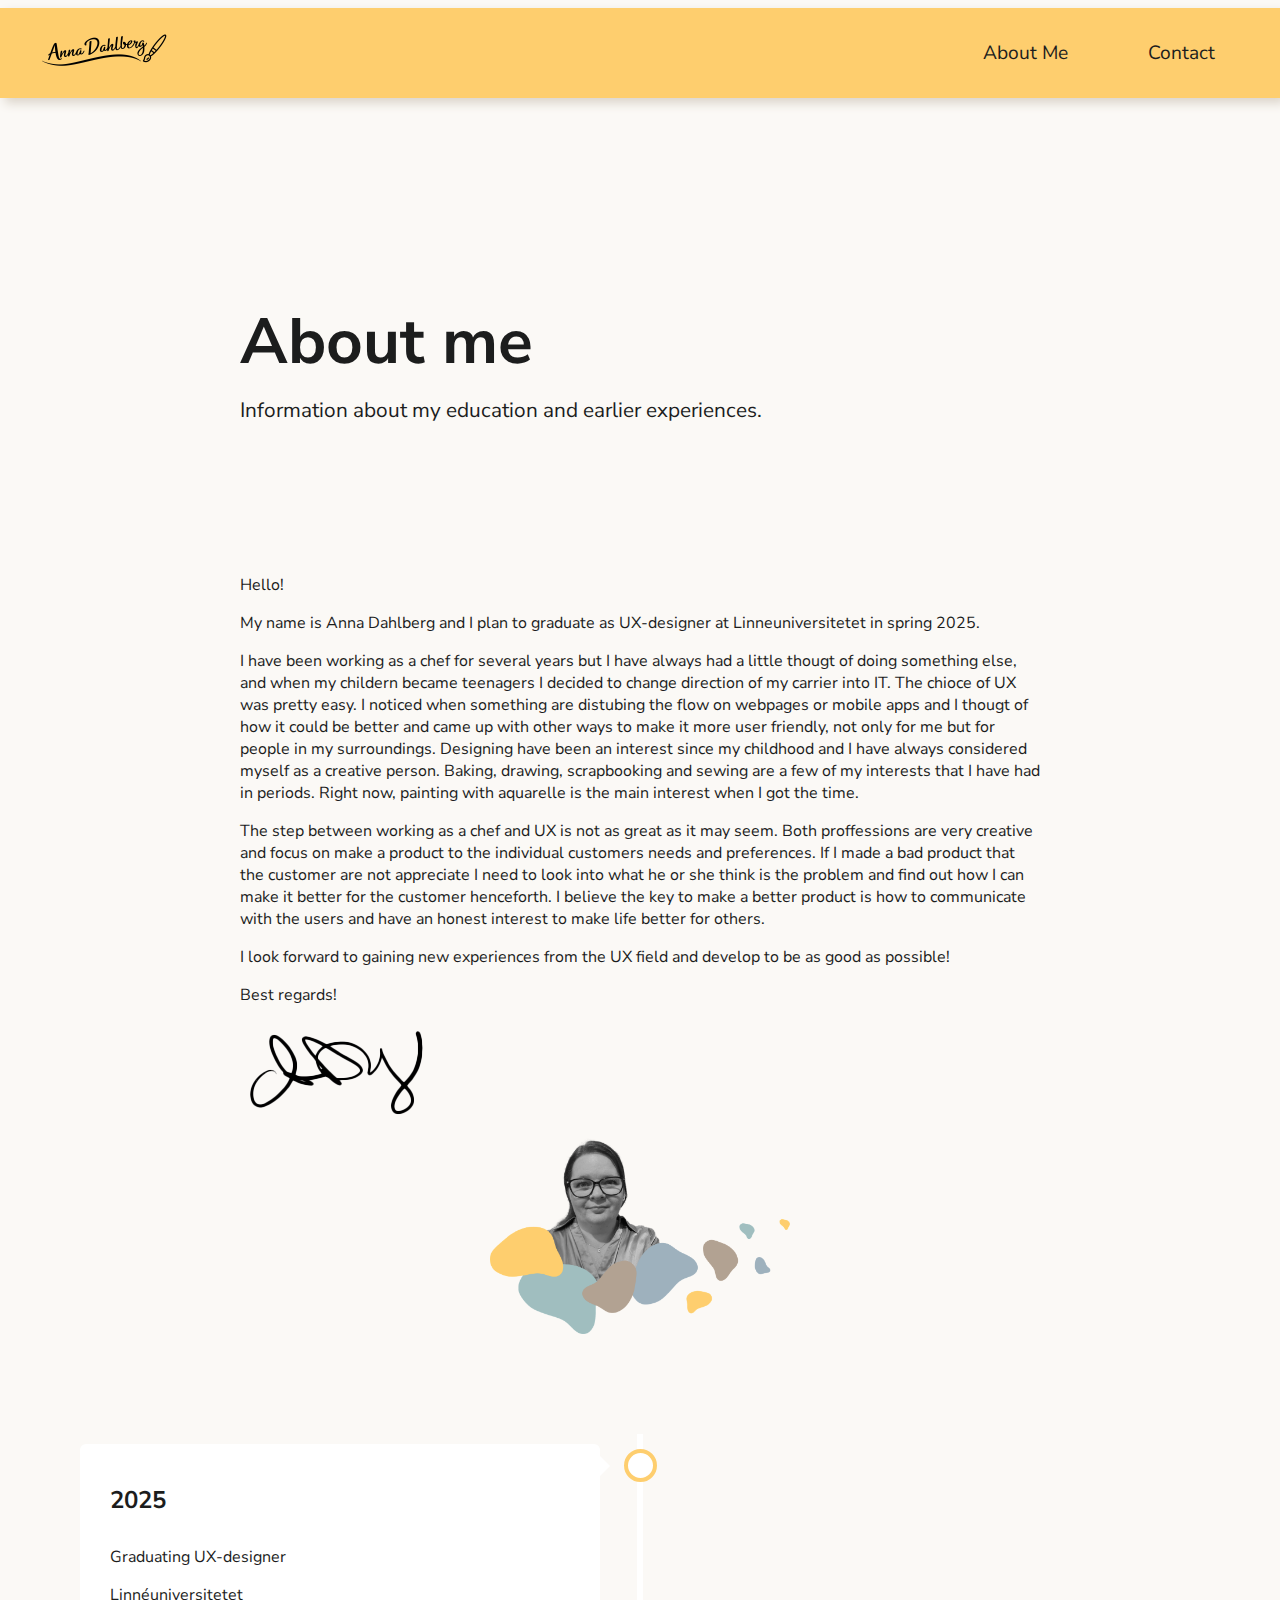
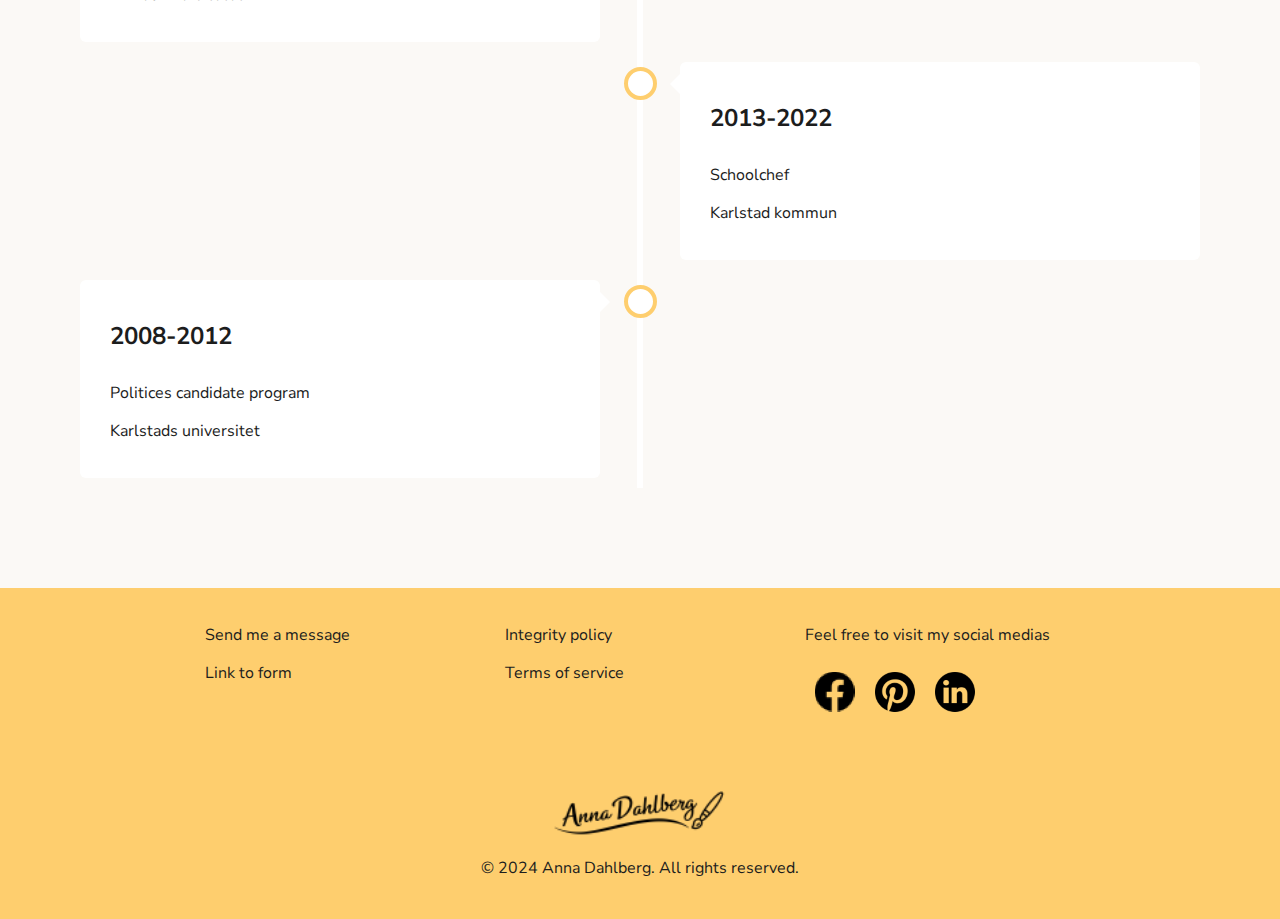
==== aboutme.html @ a461c129 "initial commit" ====
<!DOCTYPE html>
<html lang="en">

<head>
    <meta charset="UTF-8">
    <meta name="viewport" content="width=device-width, initial-scale=1.0">
    <link rel="stylesheet" href="/CSS/style.css">
    <title>Portfolio - Anna Dahlberg</title>
    <link rel="icon" href="img/icon brusch.jpg" type="image/x-icon">

</head>

<body>
    <nav class="navigering">
        <a href="index.html" class="logo"><img src="img/logotyp.png" alt="Logotype for Anna Dahlberg"></a>
        <!-- Checkbox för att hantera hamburgermenyn -->
        <input type="checkbox" id="menu-toggle" class="menu-toggle">
        <!-- Label som fungerar som hamburgermeny -->
        <label for="menu-toggle" class="hamburger"><img src="img/hamburger.png" alt="A hamburgericon"></label>
        
        <!-- Menyn -->
        <div class="menu">
            <a href="aboutme.html">About Me</a>
            <a href="contact.html">Contact</a>
        </div>
    </nav>

   
    <h1 id="intro">About me</h1>
    <p  id="introtext">Information about my education and earlier experiences.</p>

    <div class="block">

      <p>Hello!</p>
      <p>My name is Anna Dahlberg and I plan to graduate as UX-designer at Linneuniversitetet in spring 2025.</p>
      <p>I have been working as a chef for several years but I have always had a little thougt of doing something else, and when my childern became teenagers I decided to change direction of my carrier into IT. The chioce of UX was pretty easy. I noticed when something are distubing the flow on webpages or mobile apps and I thougt of how it could be better and came up with other ways to make it more user friendly, not only for me but for people in my surroundings. Designing have been an interest since my childhood and I have always considered myself as a creative person. Baking, drawing, scrapbooking and sewing are a few of my interests that I have had in periods. Right now, painting with aquarelle is the main interest when I got the time. </p>
      <p>The step between working as a chef and UX is not as great as it may seem. Both proffessions are very creative and focus on make a product to the individual customers needs and preferences. If I made a bad product that the customer are not appreciate I need to look into what he or she think is the problem and find out how I can make it better for the customer henceforth. I believe the key to make a better product is how to communicate with the users and have an honest interest to make life better for others.</p>
      <p>I look forward to gaining new experiences from the UX field and develop to be as good as possible!</p>
      <p>Best regards!</p>
      <img src="img/underskrift.png" alt="Annas sign">
      <img src="img/anna.png" alt="A picture of Anna" id="imganna">

    </div>

    <div class="timeline">
        <div class="container left">
          <div class="content">
            <h2>2025</h2>
            <p>Graduating UX-designer</p>
            <p>Linnéuniversitetet</p>
          </div>
        </div>
        <div class="container right">
          <div class="content">
            <h2>2013-2022</h2>
            <p>Schoolchef</p>
            <p>Karlstad kommun</p>
          </div>
        </div>
        <div class="container left">
          <div class="content">
            <h2>2008-2012</h2>
            <p>Politices candidate program</p>
            <p>Karlstads universitet</p>
          </div>
        </div>
      </div>
</body>
      <footer class="footer">

        <table class="footertable">
            <tr>
                <td class="cell">
                    <p>Send me a message</p>
                    <p>Link to form</p>
                </td>
                <td class="cell">
                    <p>Integrity policy</p>
                    <p>Terms of service</p>
                </td>
                <td class="cell">
                    <p>Feel free to visit my social medias</p>
                    <div class="socialmediaicons">
                        <a href="https://facebook.com" target="_blank"><img src="img/facebookicon.png" alt="Logotyp Facebook">
                        </a>
                        <a href="https://www.pinterest.com/" target="_blank"><img src="img/pinteresticon.png" alt="Logotyp Pinterest">
                        </a>
                        <a href="https://www.linkedin.com/" target="_blank"><img src="img/linkedinicon.png" alt="Logotyp Linkedin">
                        </a>
                    </div>
                </td>
            </tr> 
        </table>
            <a href="/index.html"><img src="img/logotyp.png" alt="Logotyp Anna Dahlberg" id="Logotypefooter"></a>
            <p id="textfooter"> &copy; 2024 Anna Dahlberg. All rights reserved.</p>
      </footer>
    </body>
  
  </html>
---- CSS/style.css ----
@charset "utf-8";

@import url('https://fonts.googleapis.com/css2?family=Nunito+Sans:ital,opsz,wght@0,6..12,200..1000;1,6..12,200..1000&display=swap');

html {
  font-family: 'Nunito sans', sans-serif;
  color: #1c1d1d;
  height: 100%;
  font-size: 16px;
}

body {
  height: 100%;
  margin-left: auto;
  margin-right: auto;
  margin-bottom: 0;
  background-color: #fbf9f6;

}

table {
  width: 100%;
  margin-bottom: 50px;
  border-collapse: collapse;
}

h1 {
  font-size: 2rem;
  margin-bottom: 30px;
  margin-right: auto;
  margin-left: auto;

}

h2 {
  font-size: x-large;
  margin-bottom: 30px;
}

p {
  font-size: 16px;
  margin-left: auto;
  margin-right: auto;

}




/*Textinnehåll på alla sidor*/
#intro {
  margin-top: 200px;
  margin-left: auto;
  margin-right: auto;
  margin-bottom: 10px;
  display: block;
  font-size: 4rem;
  width: 800px;
  position: left;
}

#introtext {
  margin-top: 10px;
  margin-left: auto;
  margin-right: auto;
  margin-bottom: 150px;
  display: block;
  font-size: 1.3rem;
  width: 800px;
  position: left;

}

.projectBlock {
  display: flex;
  flex-direction: row;
  max-width: 800px;
  margin-left: auto;
  margin-right: auto;
  
}

* {
  box-sizing: border-box;
}


td {
  max-width: 100%;
  text-align: left;
  padding: 20px;
  font-size: 1rem;
  margin-left: auto;
  margin-right: auto;
}

.h2project {
  text-align: center;
  margin-bottom: 50px;
}

.project1 {
  background-color: #b8d1d2;
  border-radius: 15px;
  display: flex;
  flex-direction: column;
  align-items: center;
  padding: 40px;
  margin-bottom: 50px;
  text-align: center;
  box-shadow: 5px 5px 10px rgba(218, 211, 201);
}

.project2 {
  background-color: #bac9d3;
  border-radius: 15px;
  display: flex;
  flex-direction: column;
  padding: 40px;
  align-items: center;
  text-align: center;
  box-shadow: 5px 5px 10px rgba(218, 211, 201);
}

.bilderprojekt {
  display: flex;
  max-width: 100%;
  padding-bottom: 30px;
}

.button1 {
  font-family: 'Nunito sans', sans-serif;
  font-weight: bold;
  font-size: large;
  background-color: white;
  color: #1c1d1d;
  border: 2px solid #fece6e;
  border-radius: 15px;
  white-space: nowrap;
  padding: 15px 30px;
  transition-duration: 0.5s ease-in-out;

}

.button1:hover {
  background-color: #fece6e;
  color: #1c1d1d;
}

footer {
  background-color: #fece6e;
  padding-top: 5px;
  margin-top: 100px;
}

.footertable {
  max-width: 900px;
  border-collapse: collapse;
  margin-left: auto;
  margin-right: auto;
  vertical-align: top;
  margin-bottom: 0%;
  width: 100%;
  table-layout: fixed;
}

.cell {
  padding: 15px;
  vertical-align: top;
  text-align: left;


}


.socialmediaicons {
  display: flex;
  gap: 20px;
  padding: 10px;
  
}

.socialmediaicons a {
  display: inline-block;

}

.socialmediaicons img {
  width: 40px;
  height: 40px;  
}

.socialmediaicons img:hover {
  transform: scale(1.1);
}

#Logotypefooter {
  display: flex;
  width: 190px;
  margin-left: auto;
  margin-right: auto;
  padding-top: 40px;
}

#textfooter{
  text-align: center;
  padding-bottom: 40px;
}

/*Sidan för formulär. */
.form {
  display: flex;
  padding-left: 100px;
  padding-right: 100px;
  border-radius: 15px;
  max-width: 800px;
  width: 100%;
  margin-left: auto;
  margin-right: auto;
}

.textfield {
  display: flex;
  gap: 20px;
  margin-bottom: 20px;
}

.mailfield {
  display: flex;
  gap: 20px;
  margin-bottom: 20px;
}


.field textarea {
  width: 100%;
  margin-left: auto;
  margin-right: auto;
  padding: 12px;
  border: 1px solid black;
  border-radius: 4px;
  font-size: 1rem;
}

textarea {
  resize: vertical;
}

/*Informationssida om mig. */
.block {
  display: block;
  max-width: 800px;
  margin-left: auto;
  margin-right: auto;

}

#imganna {
  margin-top: 10px;
  margin-bottom: 100px;
  margin-left: auto;
  margin-right: auto;
  display: flex;
  border-radius: 15px;
  width: 300px;
}

.timeline {
  position: relative;
  max-width: 1200px;
  margin: 0 auto;
}

.timeline::after {
  content: '';
  position: absolute;
  width: 6px;
  background-color: white;
  top: 0;
  bottom: 0;
  left: 50%;
  margin-left: -3px;
}



.container {
  padding: 10px 40px;
  position: relative;
  background-color: inherit;
  width: 50%;
}

.container::after {
  content: '';
  position: absolute;
  width: 25px;
  height: 25px;
  right: -17px;
  background-color: white;
  border: 4px solid #fece6e;
  top: 15px;
  border-radius: 50%;
  z-index: 1;
}

.left {
  left: 0;
}

.right {
  left: 50%;
}

.left::before {
  content: " ";
  height: 0;
  position: absolute;
  top: 22px;
  width: 0;
  z-index: 1;
  right: 30px;
  border: medium solid white;
  border-width: 10px 0 10px 10px;
  border-color: transparent transparent transparent white;
}

.right::before {
  content: " ";
  height: 0;
  position: absolute;
  top: 22px;
  width: 0;
  z-index: 1;
  left: 30px;
  border: medium solid white;
  border-width: 10px 10px 10px 0;
  border-color: transparent white transparent transparent;
}

.right::after {
  left: -16px;
}

.content {
  padding: 20px 30px;
  background-color: white;
  position: relative;
  border-radius: 6px;
}

















































 
.navigering {
  display: flex;
  justify-content: space-between;
  align-items: center;
  padding: 10px 20px;
  background-color: #fece6e;
  color: #1c1d1d;
  box-shadow: 5px 5px 10px rgba(218, 211, 201);
}

.navigering a {
  color: #1c1d1d;
  text-decoration: none;
  padding: 10px 15px;
  font-size: 1.2rem;
  margin-right: 30px;
}

.navigering a:hover {
    background-color: #ffde9b;
    border-radius: 7px;
  font-weight: 700;
}

/* Logotyp på vänster sida */
.logo {
  font-weight: bold;
  font-size: 20px;
}

/* Menyn på stora skärmar */
.menu {
  display: flex;
  
}

.menu a {
  margin-left: 20px;
}



/* Hamburgermenyn (gömd på stora skärmar) */
.hamburger {
  display: none;
  font-size: 30px;
  cursor: pointer;
}

/* Göm checkboxen (den används bara för att hantera menyn) */
.menu-toggle {
  display: none;
}







@media (max-width: 768px) {

  header {
    align-items: center;
    justify-content: center;
    padding-bottom: 20px;
  }


  h1 {
    font-size: 2rem;
    margin-bottom: 30px;
    margin-right: auto;
    margin-left: auto;
    padding-left: 10px;
    padding-right: 10px;
  }

  #intro {
    margin-top: 40px;
    font-size: 1.7rem;
    display: flex;
  }


  .h2project{
    font-size: 1.1rem;
  }

  #introtext {
    margin-bottom: 70px;
    font-size: 1.1rem;
    position: left;
    padding-left: 10px;
    padding-right: 10px;
    display: flex;
    width: auto;
  }

p{
  margin-left: 10px;
  margin-right: 10px;
}

  .projectBlock {

    margin-left: 10px;
    margin-right: 10px;

  }

  .button1 {
    font-family: 'Nunito sans', sans-serif;
    font-weight: 650;
    font-size: medium;
    background-color: white;
    color: #1c1d1d;
    border: 2px solid #fece6e;
    border-radius: 15px;
    white-space: nowrap;
    padding: 15px 30px;
    transition-duration: 0.5s ease-in-out;
margin-top: 30px;
  }

  .project1 {
   padding: 20px;
  }
  
  .project2 {
    padding: 20px;
  }

 /* Place the timelime to the left */
 .timeline::after {
  left: 31px;
}

/* Full-width containers */
.container {
  width: 100%;
  padding-left: 70px;
  padding-right: 25px;
}

/* Make sure that all arrows are pointing leftwards */
.container::before {
  left: 60px;
  border: medium solid white;
  border-width: 10px 10px 10px 0;
  border-color: transparent white transparent transparent;
}

/* Make sure all circles are at the same spot */
.left::after, .right::after {
  left: 15px;
}

/* Make all right containers behave like the left ones */
.right {
  left: 0%;
}


  /* Menyn (länkar) är gömd som standard */
  .menu {
      display: none;
      flex-direction: column;
      background-color: white;
      position: absolute;
      top: 50px;
      right: 0;
      width: 100%;
      z-index: 1;
      margin-top: 40px;
      box-shadow: 5px 5px 10px rgba(218, 211, 201);
  }

  /* När checkboxen är markerad, visa menyn */
  .menu-toggle:checked + .hamburger + .menu {
      display: flex;
  }

  /* Länkarna i menyn på små skärmar */
  .menu a {
      padding: 15px;
      text-align: center;
      border-bottom: 1px solid #444;
      height: 60px;
  }

  .form {
    padding-left: 20px;
    padding-right: 20px;
  }
 

  /* Hamburgermeny syns på små skärmar */
  .hamburger {
      display: block;
  }
  


  .footertable {
    display: flex;
    flex-direction: column; /* Stapla innehållet vertikalt lägg till kunna hovra och få fram pekande hand*/
    align-items: center;
    
  }

  .cell{
    display: block; /* Varje cell blir en rad */
        width: 100%; /* Full bredd för varje cell */
        padding: 10px;
        text-align: center; 
        cursor: pointer;
        
  }

  .socialmediaicons{
    display: flex;
   justify-content: center;
  }



}
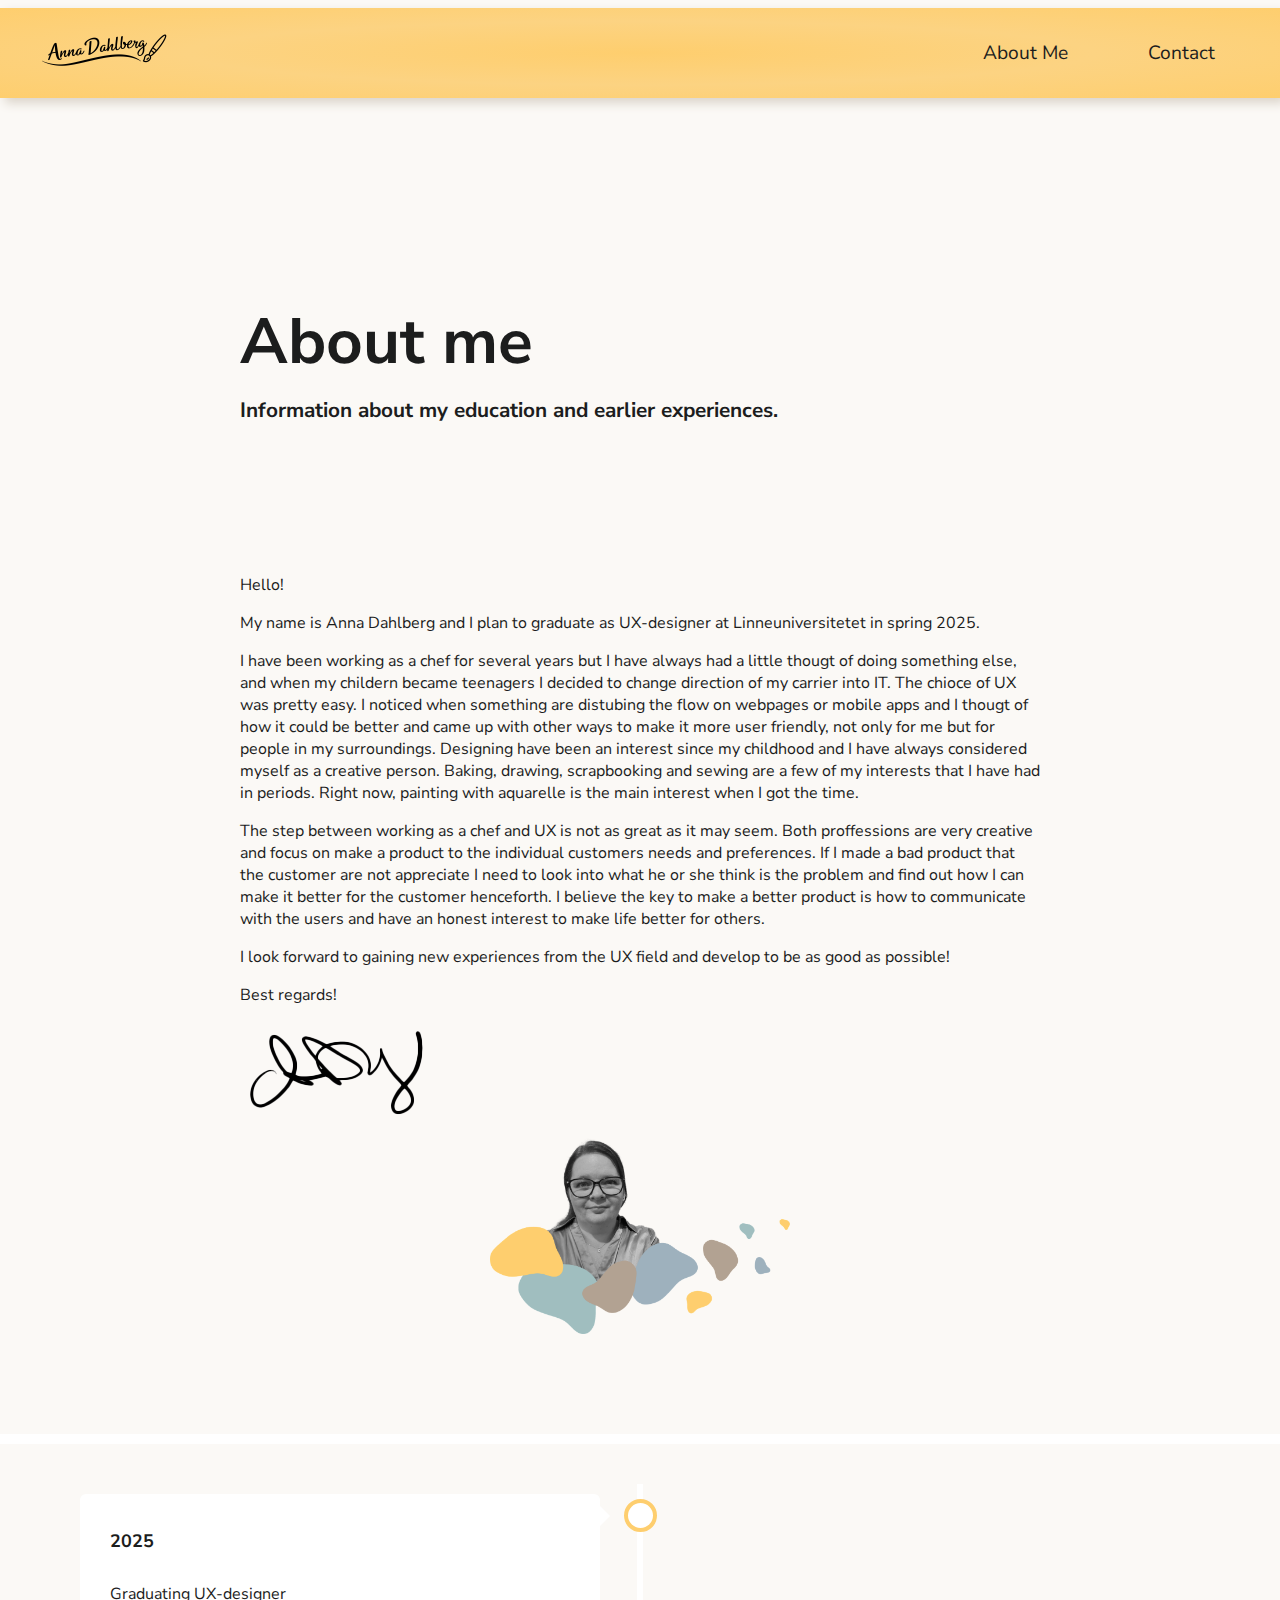
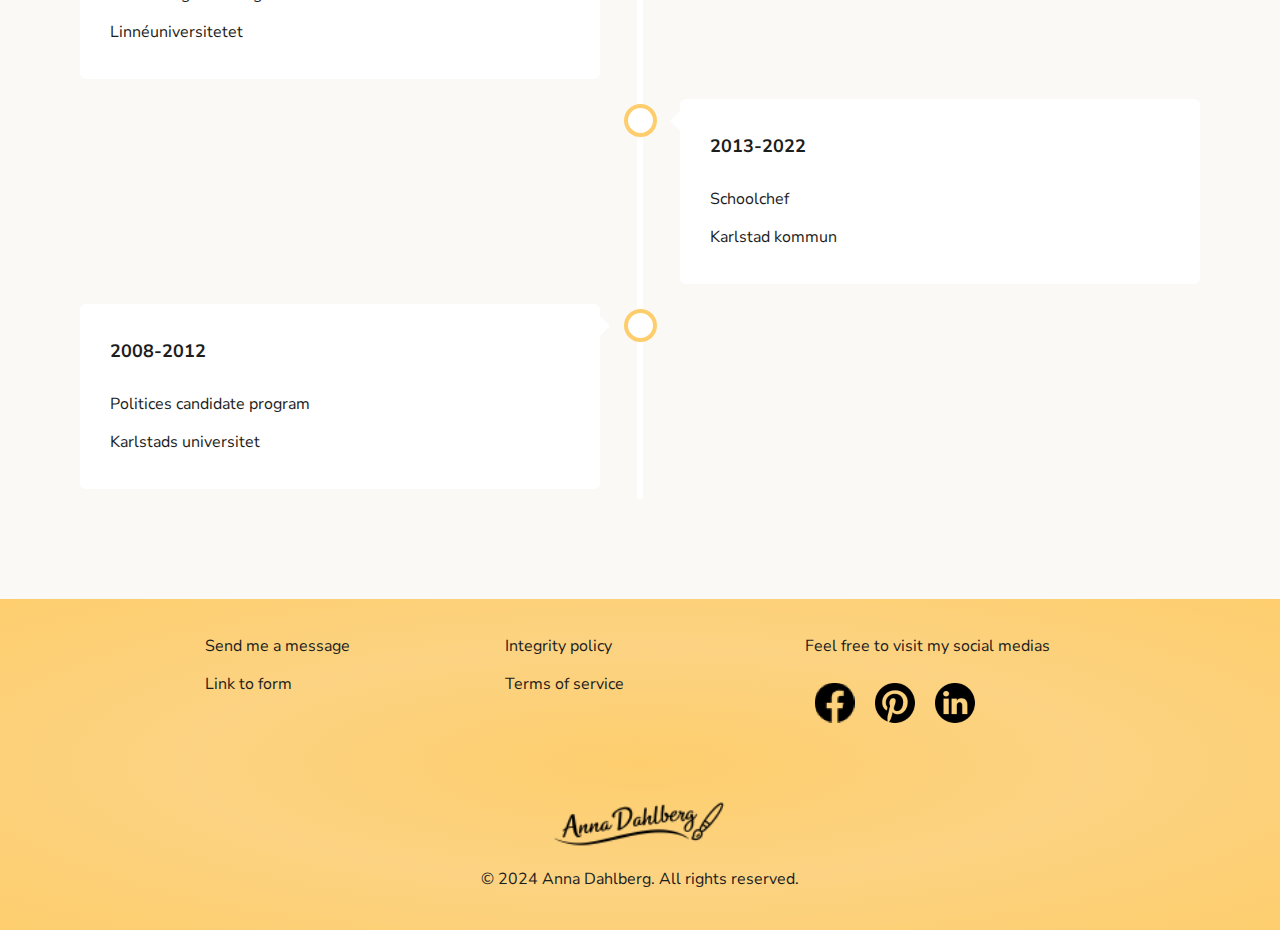
==== commit 7fbe6362: "third commit" ====
--- a/aboutme.html
+++ b/aboutme.html
@@ -6,7 +6,7 @@
     <meta name="viewport" content="width=device-width, initial-scale=1.0">
     <link rel="stylesheet" href="/CSS/style.css">
     <title>Portfolio - Anna Dahlberg</title>
-    <link rel="icon" href="img/icon brusch.jpg" type="image/x-icon">
+    <link rel="icon" href="img/icon_brusch.jpg" type="image/x-icon">
 
 </head>
 
@@ -27,10 +27,11 @@
 
    
     <h1 id="intro">About me</h1>
-    <p  id="introtext">Information about my education and earlier experiences.</p>
+    <h2  id="introtext">Information about my education and earlier experiences.</h2>
+
+    
 
     <div class="block">
-
       <p>Hello!</p>
       <p>My name is Anna Dahlberg and I plan to graduate as UX-designer at Linneuniversitetet in spring 2025.</p>
       <p>I have been working as a chef for several years but I have always had a little thougt of doing something else, and when my childern became teenagers I decided to change direction of my carrier into IT. The chioce of UX was pretty easy. I noticed when something are distubing the flow on webpages or mobile apps and I thougt of how it could be better and came up with other ways to make it more user friendly, not only for me but for people in my surroundings. Designing have been an interest since my childhood and I have always considered myself as a creative person. Baking, drawing, scrapbooking and sewing are a few of my interests that I have had in periods. Right now, painting with aquarelle is the main interest when I got the time. </p>
@@ -41,7 +42,7 @@
       <img src="img/anna.png" alt="A picture of Anna" id="imganna">
 
     </div>
-
+  <div id="animation"></div>
     <div class="timeline">
         <div class="container left">
           <div class="content">
@@ -65,7 +66,7 @@
           </div>
         </div>
       </div>
-</body>
+
       <footer class="footer">
 
         <table class="footertable">
--- a/CSS/style.css
+++ b/CSS/style.css
@@ -33,7 +33,7 @@
 }
 
 h2 {
-  font-size: x-large;
+  font-size: large;
   margin-bottom: 30px;
 }
 
@@ -44,7 +44,63 @@
 
 }
 
-
+input:focus {
+  background-color: #fffdf6;
+}
+
+.navigering {
+  display: flex;
+  justify-content: space-between;
+  align-items: center;
+  padding: 10px 20px;
+  background-image: radial-gradient(#fece6e, #fcd382, #fece6e);
+  color: #1c1d1d;
+  box-shadow: 5px 5px 10px rgba(218, 211, 201);
+}
+
+.navigering a {
+  color: #1c1d1d;
+  text-decoration: none;
+  padding: 10px 15px;
+  font-size: 1.2rem;
+  margin-right: 30px;
+}
+
+.navigering a:hover {
+  background-color: #ffde9b;
+  border-radius: 7px;
+  font-weight: 700;
+}
+
+/* Logotyp på vänster sida */
+.logo {
+  font-weight: bold;
+  font-size: 20px;
+}
+
+/* Menyn på stora skärmar */
+.menu {
+  display: flex;
+
+}
+
+.menu a {
+  margin-left: 20px;
+}
+
+
+
+/* Hamburgermenyn (gömd på stora skärmar) */
+.hamburger {
+  display: none;
+  font-size: 30px;
+  cursor: pointer;
+}
+
+/* Göm checkboxen (den används bara för att hantera menyn) */
+.menu-toggle {
+  display: none;
+}
 
 
 /*Textinnehåll på alla sidor*/
@@ -56,7 +112,6 @@
   display: block;
   font-size: 4rem;
   width: 800px;
-  position: left;
 }
 
 #introtext {
@@ -67,8 +122,6 @@
   display: block;
   font-size: 1.3rem;
   width: 800px;
-  position: left;
-
 }
 
 .projectBlock {
@@ -77,7 +130,7 @@
   max-width: 800px;
   margin-left: auto;
   margin-right: auto;
-  
+ margin-bottom: 80px;
 }
 
 * {
@@ -106,12 +159,33 @@
   flex-direction: column;
   align-items: center;
   padding: 40px;
-  margin-bottom: 50px;
   text-align: center;
   box-shadow: 5px 5px 10px rgba(218, 211, 201);
 }
 
 .project2 {
+  background-color: #bac9d3;
+  border-radius: 15px;
+  display: flex;
+  flex-direction: column;
+  padding: 40px;
+  align-items: center;
+  text-align: center;
+  box-shadow: 5px 5px 10px rgba(218, 211, 201);
+}
+
+.project3 {
+  background-color: #b8d1d2;
+  border-radius: 15px;
+  display: flex;
+  flex-direction: column;
+  padding: 40px;
+  align-items: center;
+  text-align: center;
+  box-shadow: 5px 5px 10px rgba(218, 211, 201);
+}
+
+.project4 {
   background-color: #bac9d3;
   border-radius: 15px;
   display: flex;
@@ -138,8 +212,8 @@
   border-radius: 15px;
   white-space: nowrap;
   padding: 15px 30px;
-  transition-duration: 0.5s ease-in-out;
-
+  transition-duration: 0.5s;
+  cursor: pointer;
 }
 
 .button1:hover {
@@ -148,7 +222,7 @@
 }
 
 footer {
-  background-color: #fece6e;
+  background-image: radial-gradient(#fece6e, #fcd382, #fece6e);
   padding-top: 5px;
   margin-top: 100px;
 }
@@ -168,16 +242,19 @@
   padding: 15px;
   vertical-align: top;
   text-align: left;
-
-
-}
-
+  cursor: pointer;
+
+}
+.cell p:hover{
+  cursor: pointer;
+font-weight: bold;
+}
 
 .socialmediaicons {
   display: flex;
   gap: 20px;
   padding: 10px;
-  
+
 }
 
 .socialmediaicons a {
@@ -187,7 +264,7 @@
 
 .socialmediaicons img {
   width: 40px;
-  height: 40px;  
+  height: 40px;
 }
 
 .socialmediaicons img:hover {
@@ -202,7 +279,7 @@
   padding-top: 40px;
 }
 
-#textfooter{
+#textfooter {
   text-align: center;
   padding-bottom: 40px;
 }
@@ -236,6 +313,7 @@
   width: 100%;
   margin-left: auto;
   margin-right: auto;
+  margin-bottom: 30px;
   padding: 12px;
   border: 1px solid black;
   border-radius: 4px;
@@ -255,6 +333,23 @@
 
 }
 
+#animation {
+  width: 100%;
+  height: 10px;
+  background-color: white;
+  animation-name: line;
+  animation-duration: 10s;
+  animation-iteration-count: 5;
+}
+
+@keyframes line {
+  0%   {background-color: white;}
+  20%  {background-color: #fece6e;}
+  40%  {background-color: #b8d1d2;}
+  70%  {background-color: #fece6e;}
+  90%  {background-color: white;}
+}
+
 #imganna {
   margin-top: 10px;
   margin-bottom: 100px;
@@ -269,6 +364,7 @@
   position: relative;
   max-width: 1200px;
   margin: 0 auto;
+  margin-top: 40px;
 }
 
 .timeline::after {
@@ -352,112 +448,6 @@
 
 
 
-
-
-
-
-
-
-
-
-
-
-
-
-
-
-
-
-
-
-
-
-
-
-
-
-
-
-
-
-
-
-
-
-
-
-
-
-
-
-
-
-
-
-
-
-
- 
-.navigering {
-  display: flex;
-  justify-content: space-between;
-  align-items: center;
-  padding: 10px 20px;
-  background-color: #fece6e;
-  color: #1c1d1d;
-  box-shadow: 5px 5px 10px rgba(218, 211, 201);
-}
-
-.navigering a {
-  color: #1c1d1d;
-  text-decoration: none;
-  padding: 10px 15px;
-  font-size: 1.2rem;
-  margin-right: 30px;
-}
-
-.navigering a:hover {
-    background-color: #ffde9b;
-    border-radius: 7px;
-  font-weight: 700;
-}
-
-/* Logotyp på vänster sida */
-.logo {
-  font-weight: bold;
-  font-size: 20px;
-}
-
-/* Menyn på stora skärmar */
-.menu {
-  display: flex;
-  
-}
-
-.menu a {
-  margin-left: 20px;
-}
-
-
-
-/* Hamburgermenyn (gömd på stora skärmar) */
-.hamburger {
-  display: none;
-  font-size: 30px;
-  cursor: pointer;
-}
-
-/* Göm checkboxen (den används bara för att hantera menyn) */
-.menu-toggle {
-  display: none;
-}
-
-
-
-
-
-
-
 @media (max-width: 768px) {
 
   header {
@@ -483,24 +473,23 @@
   }
 
 
-  .h2project{
+  .h2project {
     font-size: 1.1rem;
   }
 
   #introtext {
     margin-bottom: 70px;
     font-size: 1.1rem;
-    position: left;
     padding-left: 10px;
     padding-right: 10px;
     display: flex;
     width: auto;
   }
 
-p{
-  margin-left: 10px;
-  margin-right: 10px;
-}
+  p {
+    margin-left: 10px;
+    margin-right: 10px;
+  }
 
   .projectBlock {
 
@@ -519,108 +508,112 @@
     border-radius: 15px;
     white-space: nowrap;
     padding: 15px 30px;
-    transition-duration: 0.5s ease-in-out;
-margin-top: 30px;
+    transition-duration: 0.5s;
+    margin-top: 30px;
   }
 
   .project1 {
-   padding: 20px;
-  }
-  
+    padding: 20px;
+  }
+
   .project2 {
     padding: 20px;
   }
 
- /* Place the timelime to the left */
- .timeline::after {
-  left: 31px;
-}
-
-/* Full-width containers */
-.container {
-  width: 100%;
-  padding-left: 70px;
-  padding-right: 25px;
-}
-
-/* Make sure that all arrows are pointing leftwards */
-.container::before {
-  left: 60px;
-  border: medium solid white;
-  border-width: 10px 10px 10px 0;
-  border-color: transparent white transparent transparent;
-}
-
-/* Make sure all circles are at the same spot */
-.left::after, .right::after {
-  left: 15px;
-}
-
-/* Make all right containers behave like the left ones */
-.right {
-  left: 0%;
-}
+  /* Place the timelime to the left */
+  .timeline::after {
+    left: 31px;
+  }
+
+  /* Full-width containers */
+  .container {
+    width: 100%;
+    padding-left: 70px;
+    padding-right: 25px;
+  }
+
+  /* Make sure that all arrows are pointing leftwards */
+  .container::before {
+    left: 60px;
+    border: medium solid white;
+    border-width: 10px 10px 10px 0;
+    border-color: transparent white transparent transparent;
+  }
+
+  /* Make sure all circles are at the same spot */
+  .left::after,
+  .right::after {
+    left: 15px;
+  }
+
+  /* Make all right containers behave like the left ones */
+  .right {
+    left: 0%;
+  }
 
 
   /* Menyn (länkar) är gömd som standard */
   .menu {
-      display: none;
-      flex-direction: column;
-      background-color: white;
-      position: absolute;
-      top: 50px;
-      right: 0;
-      width: 100%;
-      z-index: 1;
-      margin-top: 40px;
-      box-shadow: 5px 5px 10px rgba(218, 211, 201);
+    display: none;
+    flex-direction: column;
+    background-color: white;
+    position: absolute;
+    top: 50px;
+    right: 0;
+    width: 100%;
+    z-index: 1;
+    margin-top: 40px;
+    box-shadow: 5px 5px 10px rgba(218, 211, 201);
   }
 
   /* När checkboxen är markerad, visa menyn */
-  .menu-toggle:checked + .hamburger + .menu {
-      display: flex;
+  .menu-toggle:checked+.hamburger+.menu {
+    display: flex;
   }
 
   /* Länkarna i menyn på små skärmar */
   .menu a {
-      padding: 15px;
-      text-align: center;
-      border-bottom: 1px solid #444;
-      height: 60px;
+    padding: 15px;
+    text-align: center;
+    border-bottom: 1px solid #444;
+    height: 60px;
   }
 
   .form {
     padding-left: 20px;
     padding-right: 20px;
   }
- 
+
 
   /* Hamburgermeny syns på små skärmar */
   .hamburger {
-      display: block;
-  }
-  
+    display: block;
+  }
+
 
 
   .footertable {
     display: flex;
-    flex-direction: column; /* Stapla innehållet vertikalt lägg till kunna hovra och få fram pekande hand*/
+    flex-direction: column;
+    /* Stapla innehållet vertikalt lägg till kunna hovra och få fram pekande hand*/
     align-items: center;
+
+  }
+
+  .cell {
+    display: block;
+    /* Varje cell blir en rad */
+    width: 100%;
+    /* Full bredd för varje cell */
+    padding: 10px;
+    text-align: center;
     
-  }
-
-  .cell{
-    display: block; /* Varje cell blir en rad */
-        width: 100%; /* Full bredd för varje cell */
-        padding: 10px;
-        text-align: center; 
-        cursor: pointer;
-        
-  }
-
-  .socialmediaicons{
+
+  }
+
+  .socialmediaicons {
     display: flex;
-   justify-content: center;
+    justify-content: center;
   }
 
 
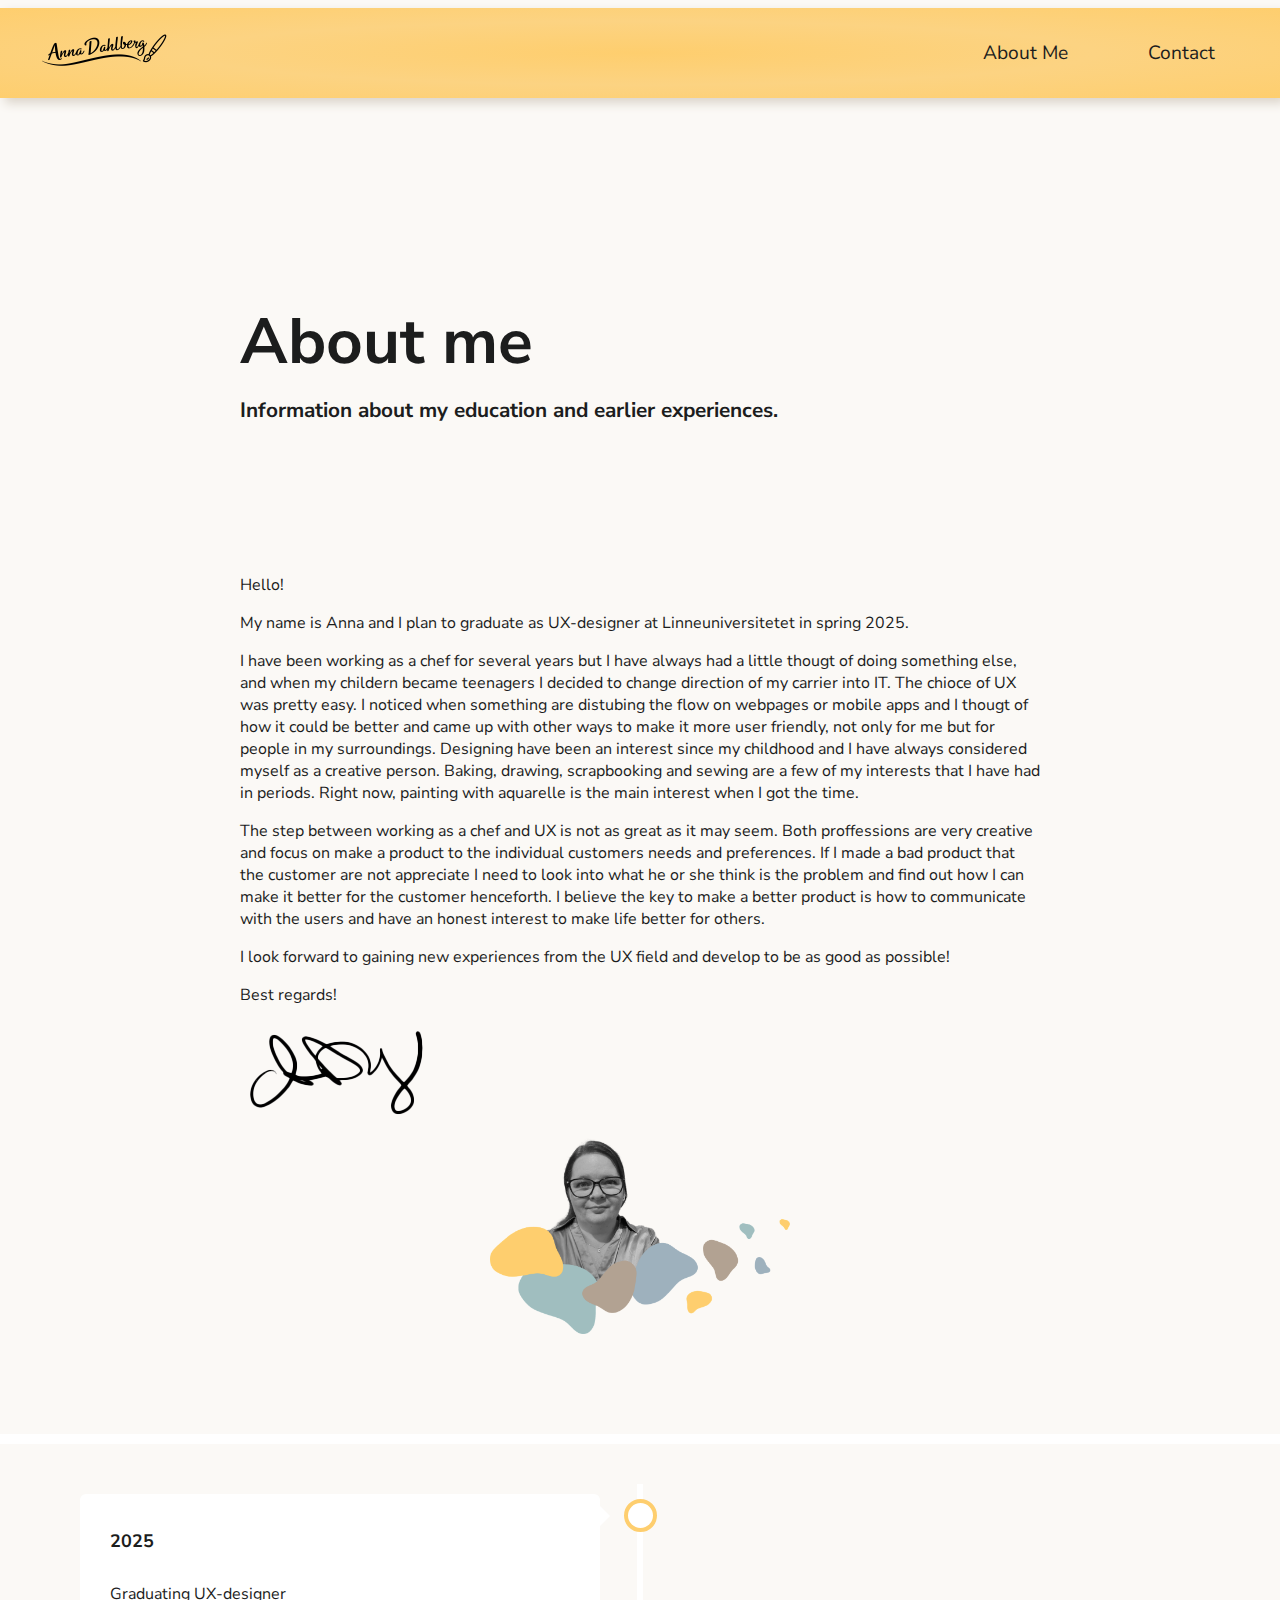
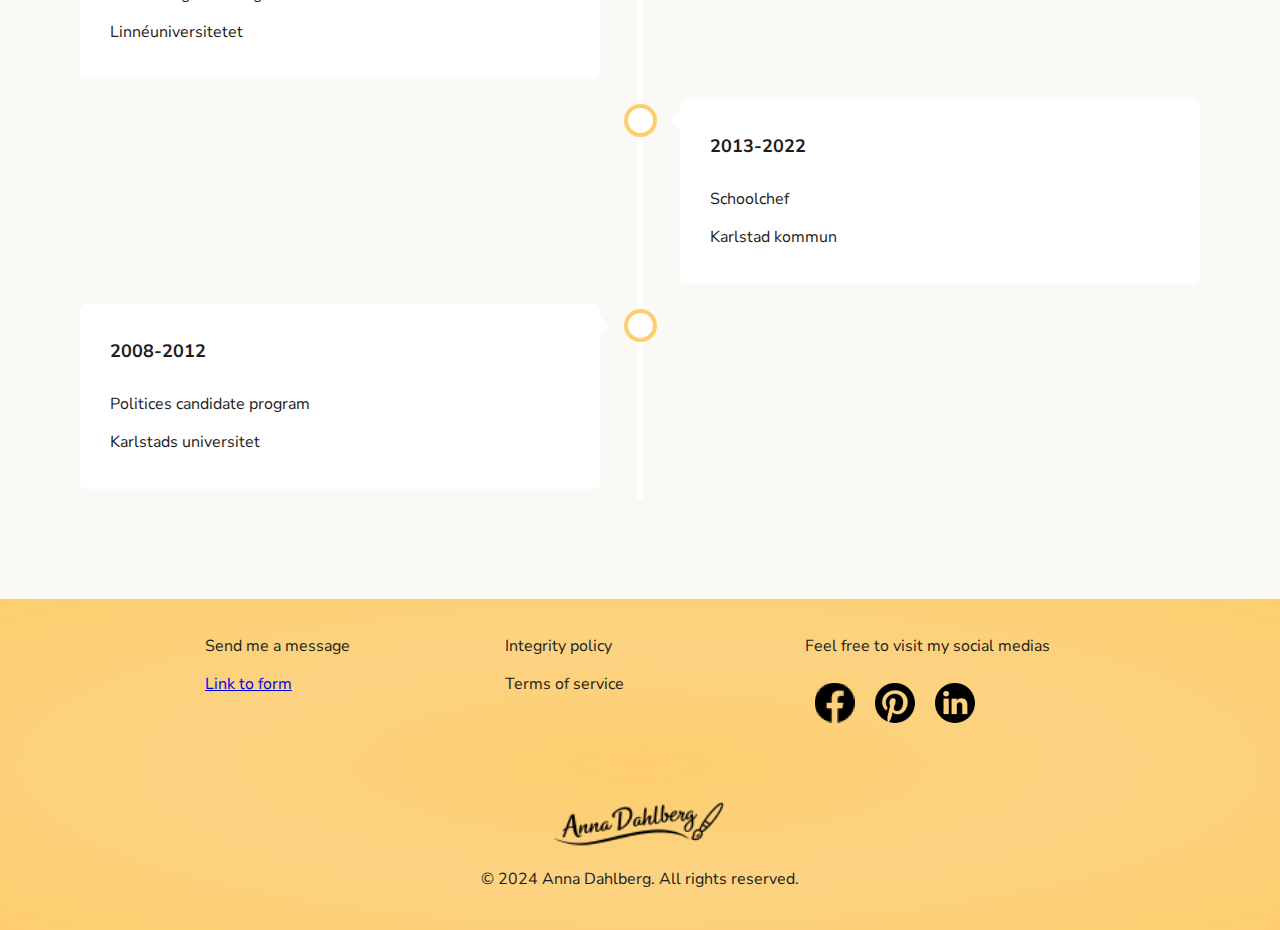
==== commit 6978cd35: "changes" ====
--- a/aboutme.html
+++ b/aboutme.html
@@ -13,12 +13,8 @@
 <body>
     <nav class="navigering">
         <a href="index.html" class="logo"><img src="img/logotyp.png" alt="Logotype for Anna Dahlberg"></a>
-        <!-- Checkbox för att hantera hamburgermenyn -->
         <input type="checkbox" id="menu-toggle" class="menu-toggle">
-        <!-- Label som fungerar som hamburgermeny -->
         <label for="menu-toggle" class="hamburger"><img src="img/hamburger.png" alt="A hamburgericon"></label>
-        
-        <!-- Menyn -->
         <div class="menu">
             <a href="aboutme.html">About Me</a>
             <a href="contact.html">Contact</a>
@@ -33,7 +29,7 @@
 
     <div class="block">
       <p>Hello!</p>
-      <p>My name is Anna Dahlberg and I plan to graduate as UX-designer at Linneuniversitetet in spring 2025.</p>
+      <p>My name is Anna and I plan to graduate as UX-designer at Linneuniversitetet in spring 2025.</p>
       <p>I have been working as a chef for several years but I have always had a little thougt of doing something else, and when my childern became teenagers I decided to change direction of my carrier into IT. The chioce of UX was pretty easy. I noticed when something are distubing the flow on webpages or mobile apps and I thougt of how it could be better and came up with other ways to make it more user friendly, not only for me but for people in my surroundings. Designing have been an interest since my childhood and I have always considered myself as a creative person. Baking, drawing, scrapbooking and sewing are a few of my interests that I have had in periods. Right now, painting with aquarelle is the main interest when I got the time. </p>
       <p>The step between working as a chef and UX is not as great as it may seem. Both proffessions are very creative and focus on make a product to the individual customers needs and preferences. If I made a bad product that the customer are not appreciate I need to look into what he or she think is the problem and find out how I can make it better for the customer henceforth. I believe the key to make a better product is how to communicate with the users and have an honest interest to make life better for others.</p>
       <p>I look forward to gaining new experiences from the UX field and develop to be as good as possible!</p>
@@ -73,7 +69,7 @@
             <tr>
                 <td class="cell">
                     <p>Send me a message</p>
-                    <p>Link to form</p>
+                    <p><a href="contact.html">Link to form</a></p>
                 </td>
                 <td class="cell">
                     <p>Integrity policy</p>
--- a/CSS/style.css
+++ b/CSS/style.css
@@ -72,13 +72,11 @@
   font-weight: 700;
 }
 
-/* Logotyp på vänster sida */
 .logo {
   font-weight: bold;
   font-size: 20px;
 }
 
-/* Menyn på stora skärmar */
 .menu {
   display: flex;
 
@@ -88,16 +86,12 @@
   margin-left: 20px;
 }
 
-
-
-/* Hamburgermenyn (gömd på stora skärmar) */
 .hamburger {
   display: none;
   font-size: 30px;
   cursor: pointer;
 }
 
-/* Göm checkboxen (den används bara för att hantera menyn) */
 .menu-toggle {
   display: none;
 }
@@ -130,7 +124,7 @@
   max-width: 800px;
   margin-left: auto;
   margin-right: auto;
- margin-bottom: 80px;
+  margin-bottom: 80px;
 }
 
 * {
@@ -245,9 +239,10 @@
   cursor: pointer;
 
 }
-.cell p:hover{
+
+.cell p:hover {
   cursor: pointer;
-font-weight: bold;
+  font-weight: bold;
 }
 
 .socialmediaicons {
@@ -343,11 +338,25 @@
 }
 
 @keyframes line {
-  0%   {background-color: white;}
-  20%  {background-color: #fece6e;}
-  40%  {background-color: #b8d1d2;}
-  70%  {background-color: #fece6e;}
-  90%  {background-color: white;}
+  0% {
+    background-color: white;
+  }
+
+  20% {
+    background-color: #fece6e;
+  }
+
+  40% {
+    background-color: #b8d1d2;
+  }
+
+  70% {
+    background-color: #fece6e;
+  }
+
+  90% {
+    background-color: white;
+  }
 }
 
 #imganna {
@@ -377,8 +386,6 @@
   left: 50%;
   margin-left: -3px;
 }
-
-
 
 .container {
   padding: 10px 40px;
@@ -444,6 +451,15 @@
   position: relative;
   border-radius: 6px;
 }
+
+
+
+
+
+
+
+
+
 
 
 
@@ -520,19 +536,16 @@
     padding: 20px;
   }
 
-  /* Place the timelime to the left */
   .timeline::after {
     left: 31px;
   }
 
-  /* Full-width containers */
   .container {
     width: 100%;
     padding-left: 70px;
     padding-right: 25px;
   }
 
-  /* Make sure that all arrows are pointing leftwards */
   .container::before {
     left: 60px;
     border: medium solid white;
@@ -540,19 +553,15 @@
     border-color: transparent white transparent transparent;
   }
 
-  /* Make sure all circles are at the same spot */
   .left::after,
   .right::after {
     left: 15px;
   }
 
-  /* Make all right containers behave like the left ones */
   .right {
     left: 0%;
   }
 
-
-  /* Menyn (länkar) är gömd som standard */
   .menu {
     display: none;
     flex-direction: column;
@@ -566,12 +575,10 @@
     box-shadow: 5px 5px 10px rgba(218, 211, 201);
   }
 
-  /* När checkboxen är markerad, visa menyn */
   .menu-toggle:checked+.hamburger+.menu {
     display: flex;
   }
 
-  /* Länkarna i menyn på små skärmar */
   .menu a {
     padding: 15px;
     text-align: center;
@@ -584,38 +591,36 @@
     padding-right: 20px;
   }
 
-
-  /* Hamburgermeny syns på små skärmar */
   .hamburger {
     display: block;
   }
-
-
 
   .footertable {
     display: flex;
     flex-direction: column;
-    /* Stapla innehållet vertikalt lägg till kunna hovra och få fram pekande hand*/
     align-items: center;
-
   }
 
   .cell {
     display: block;
-    /* Varje cell blir en rad */
     width: 100%;
-    /* Full bredd för varje cell */
     padding: 10px;
     text-align: center;
-    
-
   }
 
   .socialmediaicons {
     display: flex;
     justify-content: center;
   }
-
-
-
-}+}
+@media (max-width: 450px) {
+  #intro {
+    font-size: 1rem;
+    font-weight: 800;
+  }
+ 
+  #introtext {
+    margin-bottom: 70px;
+    font-size: 1rem;
+  }
+  }
